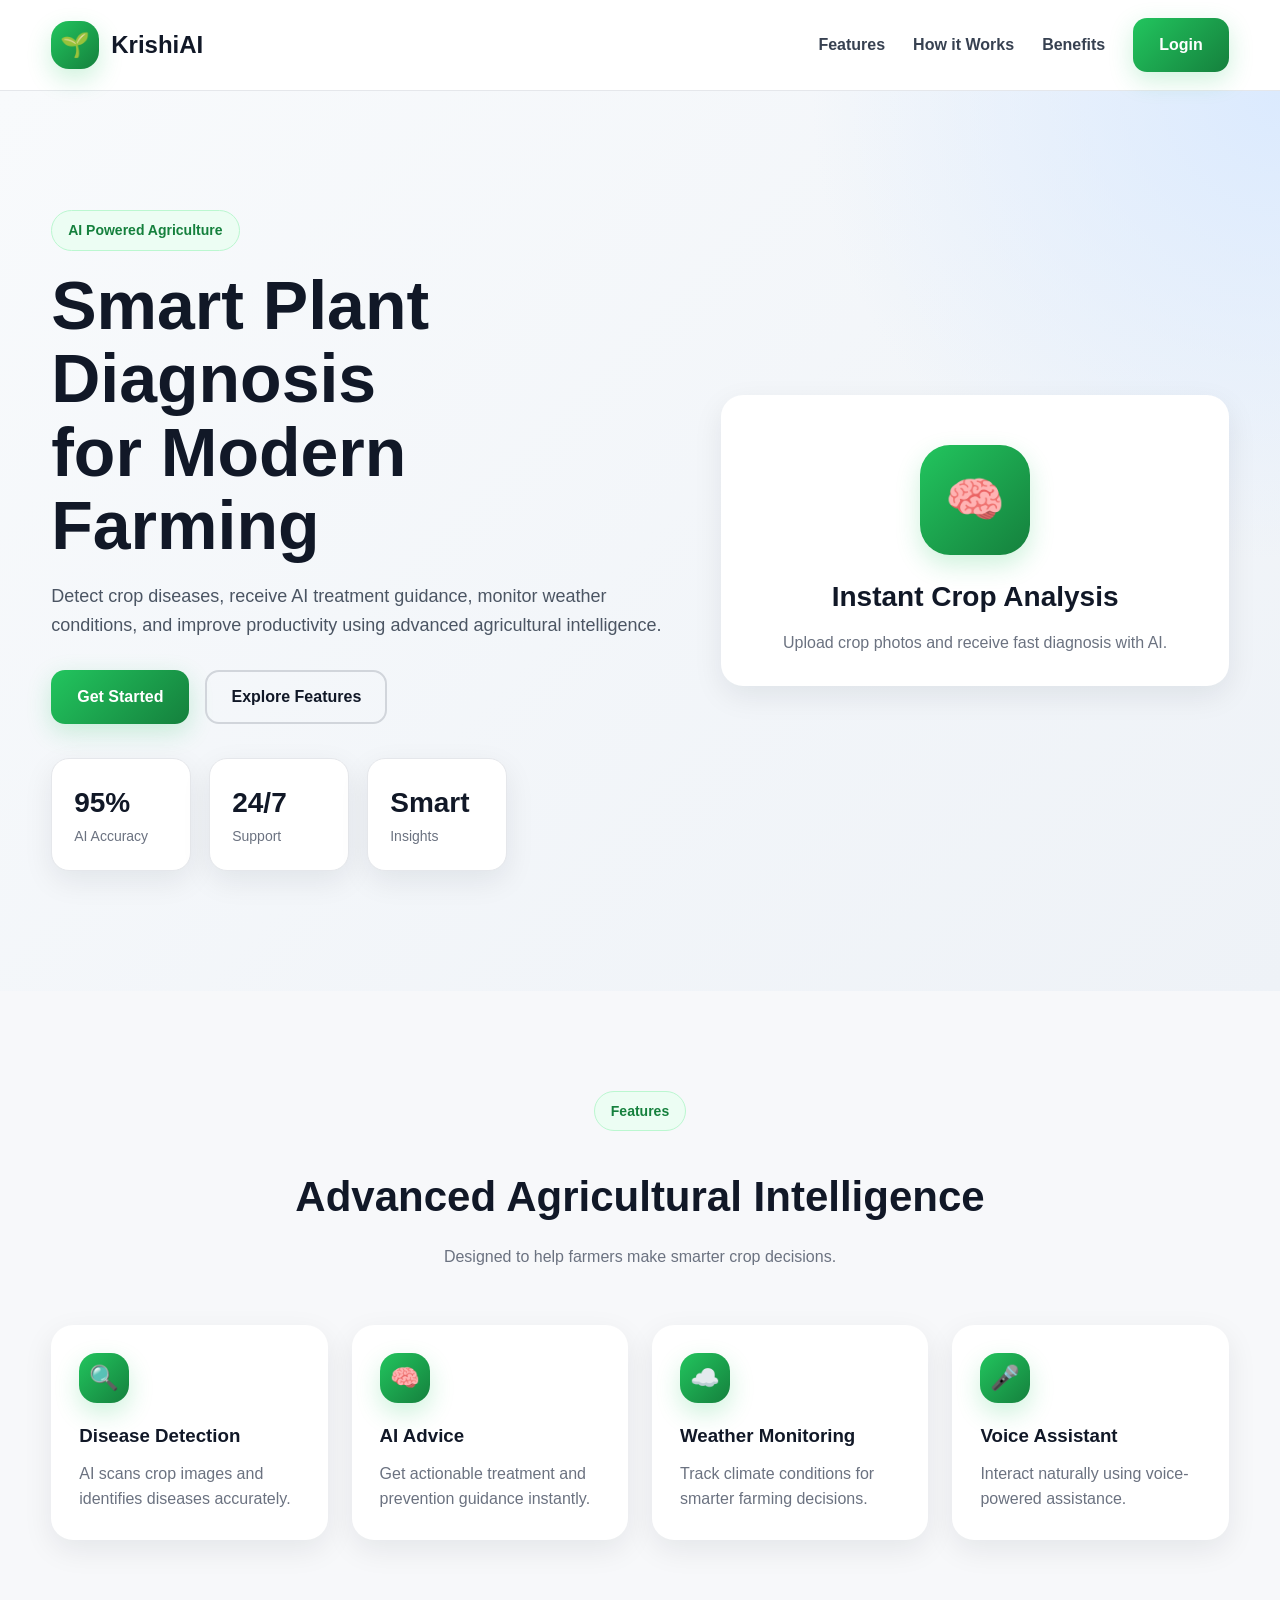
==== index.html @ 7da22e94 "KrishiAI initial build" ====
<!DOCTYPE html>
<html lang="en">
<head>
  <meta charset="UTF-8">
  <meta name="viewport" content="width=device-width, initial-scale=1.0">
  <title>KrishiAI | Smart Farming Intelligence</title>

  <link rel="stylesheet" href="css/style.css">
  <link rel="stylesheet" href="css/dark.css">
</head>
<body>

  <header class="main-header">
    <div class="container nav-wrapper">
      <a href="index.html" class="brand">
        <div class="brand-icon">🌱</div>
        <span>KrishiAI</span>
      </a>

      <nav class="nav-links" id="navLinks">
        <a href="#features">Features</a>
        <a href="#how">How it Works</a>
        <a href="#benefits">Benefits</a>
        <a href="login.html" class="nav-btn">Login</a>
      </nav>

      <button class="menu-btn" id="menuBtn">☰</button>
    </div>
  </header>

  <section class="hero-section">
    <div class="hero-overlay"></div>

    <div class="container hero-grid">
      <div class="hero-left">
        <span class="tag">AI Powered Agriculture</span>

        <h1>
          Smart Plant Diagnosis <br>
          for Modern Farming
        </h1>

        <p>
          Detect crop diseases, receive AI treatment guidance,
          monitor weather conditions, and improve productivity using
          advanced agricultural intelligence.
        </p>

        <div class="hero-actions">
          <a href="login.html" class="btn-primary">Get Started</a>
          <a href="#features" class="btn-secondary">Explore Features</a>
        </div>

        <div class="hero-stats">
          <div class="stat-box">
            <h3>95%</h3>
            <p>AI Accuracy</p>
          </div>

          <div class="stat-box">
            <h3>24/7</h3>
            <p>Support</p>
          </div>

          <div class="stat-box">
            <h3>Smart</h3>
            <p>Insights</p>
          </div>
        </div>
      </div>

      <div class="hero-right">
        <div class="hero-card glow-card">
          <div class="big-icon">🧠</div>
          <div class="hero-card-content">
            <h3>Instant Crop Analysis</h3>
            <p>Upload crop photos and receive fast diagnosis with AI.</p>
          </div>
        </div>
      </div>
    </div>
  </section>

  <section id="features" class="section">
    <div class="container">
      <div class="section-head">
        <span class="section-tag">Features</span>
        <h2>Advanced Agricultural Intelligence</h2>
        <p>Designed to help farmers make smarter crop decisions.</p>
      </div>

      <div class="feature-grid">
        <div class="feature-card">
          <div class="icon-box">🔍</div>
          <h3>Disease Detection</h3>
          <p>AI scans crop images and identifies diseases accurately.</p>
        </div>

        <div class="feature-card">
          <div class="icon-box">🧠</div>
          <h3>AI Advice</h3>
          <p>Get actionable treatment and prevention guidance instantly.</p>
        </div>

        <div class="feature-card">
          <div class="icon-box">☁️</div>
          <h3>Weather Monitoring</h3>
          <p>Track climate conditions for smarter farming decisions.</p>
        </div>

        <div class="feature-card">
          <div class="icon-box">🎤</div>
          <h3>Voice Assistant</h3>
          <p>Interact naturally using voice-powered assistance.</p>
        </div>
      </div>
    </div>
  </section>

  <script src="js/config.js"></script>
  <script src="js/storage.js"></script>
  <script src="js/ui.js"></script>
  <script src="js/auth.js"></script>
</body>
</html>
---- css/style.css ----
:root{
  --primary:#2d3748;
  --primary-dark:#1a202c;
  --accent:#16a34a;
  --bg:#f7f8fa;
  --card:#ffffff;
  --text:#111827;
  --muted:#6b7280;
  --border:#e5e7eb;
  --shadow:0 10px 30px rgba(15,23,42,.08);
  --radius:22px;
}

*{
  margin:0;
  padding:0;
  box-sizing:border-box;
  font-family:Segoe UI, Arial, sans-serif;
}

html{
  scroll-behavior:smooth;
}

body{
  background:var(--bg);
  color:var(--text);
  line-height:1.6;
}

a{
  text-decoration:none;
  color:inherit;
}

button,input{
  border:none;
  outline:none;
  font:inherit;
}

.container{
  width:min(1200px,92%);
  margin:auto;
}

/* reusable */

.brand-icon,
.icon-box,
.big-icon,
.login-logo{
  display:flex;
  align-items:center;
  justify-content:center;
  border-radius:18px;
  background:linear-gradient(135deg,#22c55e,#15803d);
  color:#fff;
  box-shadow:0 10px 25px rgba(34,197,94,.22);
}

.brand-icon{
  width:48px;
  height:48px;
  font-size:24px;
}

.icon-box{
  width:50px;
  height:50px;
  font-size:24px;
  flex-shrink:0;
}

.big-icon{
  width:110px;
  height:110px;
  margin:20px auto;
  font-size:48px;
  border-radius:30px;
}

.login-logo{
  width:80px;
  height:80px;
  margin:0 auto 20px;
  font-size:36px;
}

.btn-primary,
.nav-btn{
  background:linear-gradient(135deg,#22c55e,#15803d);
  color:#fff !important;
  padding:14px 26px;
  border-radius:14px;
  display:inline-flex;
  align-items:center;
  justify-content:center;
  font-weight:700;
  cursor:pointer;
  box-shadow:0 8px 24px rgba(34,197,94,.22);
  transition:.3s;
}

.btn-primary:hover,
.nav-btn:hover{
  transform:translateY(-3px);
}

.btn-secondary{
  border:2px solid #d1d5db;
  color:#111827;
  padding:12px 24px;
  border-radius:14px;
  font-weight:700;
}

/* header */

.main-header{
  position:sticky;
  top:0;
  z-index:1000;
  background:rgba(255,255,255,.92);
  backdrop-filter:blur(12px);
  border-bottom:1px solid var(--border);
}

.nav-wrapper{
  display:flex;
  align-items:center;
  justify-content:space-between;
  padding:18px 0;
}

.brand{
  display:flex;
  align-items:center;
  gap:12px;
  font-size:24px;
  font-weight:700;
  color:#111827;
}

.nav-links{
  display:flex;
  align-items:center;
  gap:28px;
}

.nav-links a{
  font-weight:600;
  color:#374151;
}

.menu-btn{
  display:none;
  background:none;
  font-size:28px;
  cursor:pointer;
}

/* hero */

.hero-section{
  min-height:100vh;
  background:
    radial-gradient(circle at top right,#dbeafe 0%,transparent 30%),
    linear-gradient(135deg,#f8fafc,#eef2f7);
  display:flex;
  align-items:center;
}

.hero-grid{
  display:grid;
  grid-template-columns:1.1fr .9fr;
  gap:50px;
  align-items:center;
  padding:90px 0;
}

.tag,
.section-tag{
  display:inline-block;
  background:#ecfdf3;
  color:#15803d;
  padding:8px 16px;
  border-radius:999px;
  margin-bottom:18px;
  font-size:14px;
  font-weight:700;
  border:1px solid #bbf7d0;
}

.hero-left h1{
  color:#111827;
  font-size:clamp(38px,6vw,68px);
  line-height:1.08;
  margin-bottom:20px;
}

.hero-left p{
  color:#4b5563;
  max-width:620px;
  margin-bottom:30px;
  font-size:18px;
}

.hero-actions{
  display:flex;
  gap:16px;
  flex-wrap:wrap;
  margin-bottom:34px;
}

.hero-stats{
  display:flex;
  gap:18px;
  flex-wrap:wrap;
}

.stat-box{
  background:#fff;
  border:1px solid var(--border);
  padding:22px;
  border-radius:18px;
  min-width:140px;
  box-shadow:var(--shadow);
}

.stat-box h3{
  color:#111827;
  font-size:28px;
}

.stat-box p{
  margin:0;
  color:#6b7280;
  font-size:14px;
}

.glow-card,
.feature-card,
.panel,
.dash-card{
  background:var(--card);
  border-radius:var(--radius);
  box-shadow:var(--shadow);
}

.glow-card{
  padding:30px;
  text-align:center;
}

.hero-card-content h3{
  font-size:28px;
  margin-bottom:10px;
}

.hero-card-content p{
  color:var(--muted);
}

/* sections */

.section{
  padding:100px 0;
}

.section-head{
  text-align:center;
  margin-bottom:55px;
}

.section-head h2{
  font-size:42px;
  margin:14px 0;
}

.section-head p{
  color:var(--muted);
}

.feature-grid{
  display:grid;
  grid-template-columns:repeat(auto-fit,minmax(250px,1fr));
  gap:24px;
}

.feature-card{
  padding:28px;
  transition:.3s;
}

.feature-card:hover{
  transform:translateY(-6px);
}

.feature-card h3{
  margin:18px 0 10px;
}

.feature-card p{
  color:var(--muted);
}

/* login */

.login-page{
  min-height:100vh;
  background:linear-gradient(135deg,#111827,#1f2937);
  display:grid;
  place-items:center;
}

.glass-card{
  width:min(430px,92%);
  background:rgba(255,255,255,.08);
  border:1px solid rgba(255,255,255,.12);
  backdrop-filter:blur(18px);
  border-radius:28px;
  padding:42px;
  text-align:center;
  color:#fff;
}

.glass-card p{
  color:#d1d5db;
  margin:12px 0 24px;
}

.glass-card input{
  width:100%;
  padding:16px;
  border-radius:12px;
  margin-bottom:16px;
}

/* dashboard */

.dashboard-page{
  display:flex;
  min-height:100vh;
}

.sidebar{
  width:280px;
  background:linear-gradient(180deg,#111827,#1f2937);
  color:#fff;
  padding:28px;
  position:fixed;
  inset:0 auto 0 0;
  overflow:auto;
}

.sidebar-brand{
  display:flex;
  align-items:center;
  gap:14px;
  margin-bottom:35px;
  font-size:26px;
  font-weight:700;
}

.sidebar-nav{
  display:flex;
  flex-direction:column;
  gap:10px;
}

.sidebar-nav a{
  padding:14px 18px;
  border-radius:12px;
  cursor:pointer;
  transition:.2s;
}

.sidebar-nav a.active,
.sidebar-nav a:hover{
  background:rgba(255,255,255,.1);
}

.dashboard-main{
  margin-left:280px;
  width:calc(100% - 280px);
}

.topbar{
  background:#fff;
  border-bottom:1px solid var(--border);
  padding:18px 26px;
  display:flex;
  justify-content:space-between;
  align-items:center;
  position:sticky;
  top:0;
  z-index:500;
}

.theme-btn,
.sidebar-toggle{
  width:46px;
  height:46px;
  border-radius:12px;
  cursor:pointer;
  background:#f3f4f6;
}

.sidebar-toggle{
  display:none;
  font-size:22px;
}

.dashboard-cards,
.dashboard-grid{
  padding:26px;
  display:grid;
  gap:24px;
}

.dashboard-cards{
  grid-template-columns:repeat(auto-fit,minmax(220px,1fr));
}

.green{
  background:linear-gradient(135deg,#22c55e,#15803d);
  color:#fff;
}

.dashboard-grid{
  grid-template-columns:repeat(2,1fr);
}

.large-panel{
  grid-column:span 2;
}

.panel{
  padding:28px;
}

.panel-head{
  display:flex;
  align-items:center;
  gap:14px;
  margin-bottom:20px;
}

.upload-zone{
  border:2px dashed #cbd5e1;
  border-radius:20px;
  padding:40px;
  text-align:center;
}

.upload-zone input{
  margin-bottom:16px;
}

#resultBox{
  color:var(--muted);
  min-height:100px;
}

.weather-card{
  margin-top:10px;
  padding:26px;
  border-radius:20px;
  background:#f8fafc;
}

.weather-card h3{
  font-size:34px;
  color:#111827;
}

.weather-card p{
  margin:8px 0;
  font-weight:600;
}

/* responsive */

@media(max-width:992px){
  .hero-grid,
  .dashboard-grid{
    grid-template-columns:1fr;
  }

  .large-panel{
    grid-column:auto;
  }
}

@media(max-width:768px){
  .nav-links{
    display:none;
  }

  .menu-btn{
    display:block;
  }

  .sidebar{
    transform:translateX(-100%);
    transition:.3s;
    z-index:999;
  }

  .sidebar.show{
    transform:translateX(0);
  }

  .dashboard-main{
    margin-left:0;
    width:100%;
  }

  .sidebar-toggle{
    display:block;
  }

  .topbar-left{
    display:flex;
    align-items:center;
    gap:14px;
  }

  .hero-left h1{
    font-size:42px;
  }
}
---- css/dark.css ----
body.dark{
  --bg:#0d1510;
  --card:#16231a;
  --text:#eef7f0;
  --muted:#a8b7ac;
  --border:#223327;
  --shadow:0 10px 35px rgba(0,0,0,.35);
}

body.dark .topbar,
body.dark .main-header{
  background:rgba(22,35,26,.9);
}

body.dark .theme-btn,
body.dark .sidebar-toggle{
  background:#213226;
  color:#fff;
}

body.dark .weather-card{
  background:linear-gradient(135deg,#1c2d22,#16231a);
  color:#fff;
}
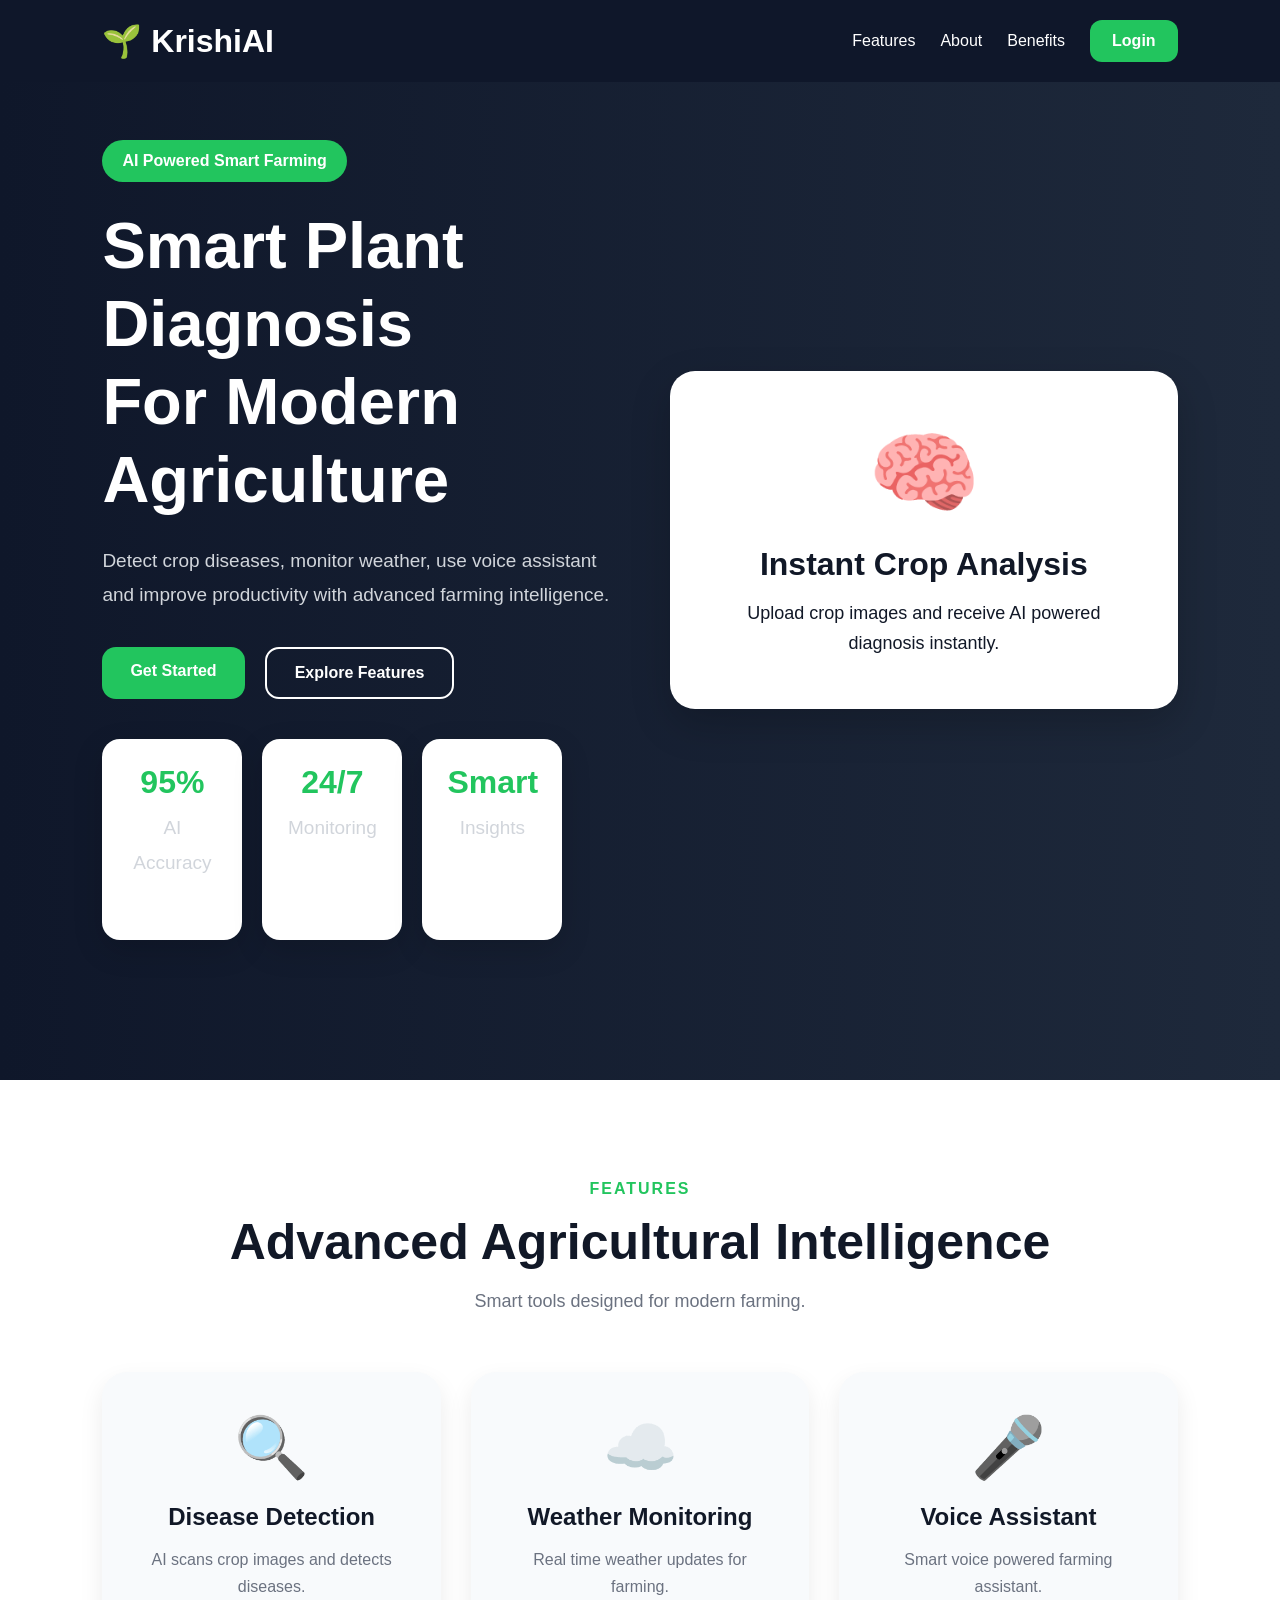
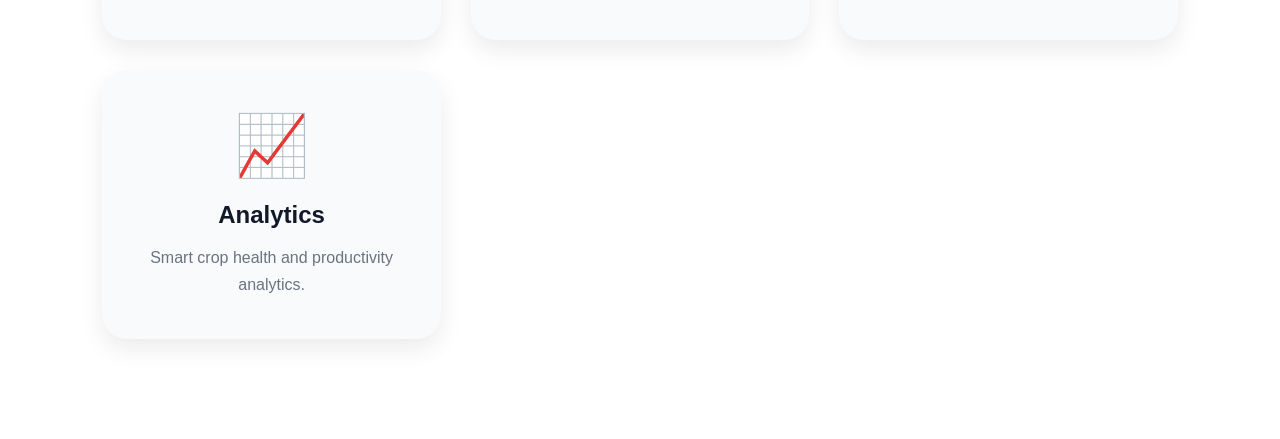
==== commit 9b31f6a9: "advanced dashboard completed" ====
--- a/index.html
+++ b/index.html
@@ -1,125 +1,179 @@
 <!DOCTYPE html>
 <html lang="en">
 <head>
-  <meta charset="UTF-8">
-  <meta name="viewport" content="width=device-width, initial-scale=1.0">
-  <title>KrishiAI | Smart Farming Intelligence</title>
+  <meta charset="UTF-8" />
+  <meta name="viewport" content="width=device-width, initial-scale=1.0"/>
+  <title>KrishiAI</title>
 
   <link rel="stylesheet" href="css/style.css">
   <link rel="stylesheet" href="css/dark.css">
 </head>
 <body>
 
-  <header class="main-header">
-    <div class="container nav-wrapper">
-      <a href="index.html" class="brand">
-        <div class="brand-icon">🌱</div>
-        <span>KrishiAI</span>
+<header class="navbar">
+
+  <div class="logo">
+    🌱 KrishiAI
+  </div>
+
+  <nav class="nav-links">
+
+    <a href="#features">Features</a>
+    <a href="#about">About</a>
+    <a href="#benefits">Benefits</a>
+
+    <a href="login.html" class="login-btn">
+      Login
+    </a>
+
+  </nav>
+
+</header>
+
+<section class="hero-section">
+
+  <div class="hero-left">
+
+    <span class="hero-tag">
+      AI Powered Smart Farming
+    </span>
+
+    <h1>
+      Smart Plant Diagnosis <br>
+      For Modern Agriculture
+    </h1>
+
+    <p>
+      Detect crop diseases, monitor weather,
+      use voice assistant and improve productivity
+      with advanced farming intelligence.
+    </p>
+
+    <div class="hero-buttons">
+
+      <a href="login.html" class="primary-btn">
+        Get Started
       </a>
 
-      <nav class="nav-links" id="navLinks">
-        <a href="#features">Features</a>
-        <a href="#how">How it Works</a>
-        <a href="#benefits">Benefits</a>
-        <a href="login.html" class="nav-btn">Login</a>
-      </nav>
+      <a href="#features" class="secondary-btn">
+        Explore Features
+      </a>
 
-      <button class="menu-btn" id="menuBtn">☰</button>
     </div>
-  </header>
 
-  <section class="hero-section">
-    <div class="hero-overlay"></div>
+    <div class="hero-stats">
 
-    <div class="container hero-grid">
-      <div class="hero-left">
-        <span class="tag">AI Powered Agriculture</span>
-
-        <h1>
-          Smart Plant Diagnosis <br>
-          for Modern Farming
-        </h1>
-
-        <p>
-          Detect crop diseases, receive AI treatment guidance,
-          monitor weather conditions, and improve productivity using
-          advanced agricultural intelligence.
-        </p>
-
-        <div class="hero-actions">
-          <a href="login.html" class="btn-primary">Get Started</a>
-          <a href="#features" class="btn-secondary">Explore Features</a>
-        </div>
-
-        <div class="hero-stats">
-          <div class="stat-box">
-            <h3>95%</h3>
-            <p>AI Accuracy</p>
-          </div>
-
-          <div class="stat-box">
-            <h3>24/7</h3>
-            <p>Support</p>
-          </div>
-
-          <div class="stat-box">
-            <h3>Smart</h3>
-            <p>Insights</p>
-          </div>
-        </div>
+      <div class="stat-card">
+        <h2>95%</h2>
+        <p>AI Accuracy</p>
       </div>
 
-      <div class="hero-right">
-        <div class="hero-card glow-card">
-          <div class="big-icon">🧠</div>
-          <div class="hero-card-content">
-            <h3>Instant Crop Analysis</h3>
-            <p>Upload crop photos and receive fast diagnosis with AI.</p>
-          </div>
-        </div>
-      </div>
-    </div>
-  </section>
-
-  <section id="features" class="section">
-    <div class="container">
-      <div class="section-head">
-        <span class="section-tag">Features</span>
-        <h2>Advanced Agricultural Intelligence</h2>
-        <p>Designed to help farmers make smarter crop decisions.</p>
+      <div class="stat-card">
+        <h2>24/7</h2>
+        <p>Monitoring</p>
       </div>
 
-      <div class="feature-grid">
-        <div class="feature-card">
-          <div class="icon-box">🔍</div>
-          <h3>Disease Detection</h3>
-          <p>AI scans crop images and identifies diseases accurately.</p>
-        </div>
+      <div class="stat-card">
+        <h2>Smart</h2>
+        <p>Insights</p>
+      </div>
 
-        <div class="feature-card">
-          <div class="icon-box">🧠</div>
-          <h3>AI Advice</h3>
-          <p>Get actionable treatment and prevention guidance instantly.</p>
-        </div>
+    </div>
 
-        <div class="feature-card">
-          <div class="icon-box">☁️</div>
-          <h3>Weather Monitoring</h3>
-          <p>Track climate conditions for smarter farming decisions.</p>
-        </div>
+  </div>
 
-        <div class="feature-card">
-          <div class="icon-box">🎤</div>
-          <h3>Voice Assistant</h3>
-          <p>Interact naturally using voice-powered assistance.</p>
-        </div>
+  <div class="hero-right">
+
+    <div class="hero-card">
+
+      <div class="hero-icon">
+        🧠
       </div>
+
+      <h2>Instant Crop Analysis</h2>
+
+      <p>
+        Upload crop images and receive
+        AI powered diagnosis instantly.
+      </p>
+
     </div>
-  </section>
 
-  <script src="js/config.js"></script>
-  <script src="js/storage.js"></script>
-  <script src="js/ui.js"></script>
-  <script src="js/auth.js"></script>
+  </div>
+
+</section>
+
+<section class="features-section" id="features">
+
+  <div class="section-title">
+
+    <span>FEATURES</span>
+
+    <h1>
+      Advanced Agricultural Intelligence
+    </h1>
+
+    <p>
+      Smart tools designed for modern farming.
+    </p>
+
+  </div>
+
+  <div class="feature-grid">
+
+    <div class="feature-card">
+
+      <div class="feature-icon">🔍</div>
+
+      <h2>Disease Detection</h2>
+
+      <p>
+        AI scans crop images and detects diseases.
+      </p>
+
+    </div>
+
+    <div class="feature-card">
+
+      <div class="feature-icon">☁️</div>
+
+      <h2>Weather Monitoring</h2>
+
+      <p>
+        Real time weather updates for farming.
+      </p>
+
+    </div>
+
+    <div class="feature-card">
+
+      <div class="feature-icon">🎤</div>
+
+      <h2>Voice Assistant</h2>
+
+      <p>
+        Smart voice powered farming assistant.
+      </p>
+
+    </div>
+
+    <div class="feature-card">
+
+      <div class="feature-icon">📈</div>
+
+      <h2>Analytics</h2>
+
+      <p>
+        Smart crop health and productivity analytics.
+      </p>
+
+    </div>
+
+  </div>
+
+</section>
+
+<script src="js/ui.js"></script>
+
 </body>
 </html>
--- a/css/style.css
+++ b/css/style.css
@@ -1,533 +1,674 @@
-:root{
-  --primary:#2d3748;
-  --primary-dark:#1a202c;
-  --accent:#16a34a;
-  --bg:#f7f8fa;
-  --card:#ffffff;
-  --text:#111827;
-  --muted:#6b7280;
-  --border:#e5e7eb;
-  --shadow:0 10px 30px rgba(15,23,42,.08);
-  --radius:22px;
-}
+/* RESET */
 
 *{
-  margin:0;
-  padding:0;
-  box-sizing:border-box;
-  font-family:Segoe UI, Arial, sans-serif;
-}
-
-html{
-  scroll-behavior:smooth;
+margin:0;
+padding:0;
+box-sizing:border-box;
+font-family:Arial,sans-serif;
+scroll-behavior:smooth;
 }
 
 body{
-  background:var(--bg);
-  color:var(--text);
-  line-height:1.6;
-}
-
-a{
-  text-decoration:none;
-  color:inherit;
-}
-
-button,input{
-  border:none;
-  outline:none;
-  font:inherit;
-}
-
-.container{
-  width:min(1200px,92%);
-  margin:auto;
-}
-
-/* reusable */
-
-.brand-icon,
-.icon-box,
-.big-icon,
-.login-logo{
-  display:flex;
-  align-items:center;
-  justify-content:center;
-  border-radius:18px;
-  background:linear-gradient(135deg,#22c55e,#15803d);
-  color:#fff;
-  box-shadow:0 10px 25px rgba(34,197,94,.22);
-}
-
-.brand-icon{
-  width:48px;
-  height:48px;
-  font-size:24px;
-}
-
-.icon-box{
-  width:50px;
-  height:50px;
-  font-size:24px;
-  flex-shrink:0;
-}
-
-.big-icon{
-  width:110px;
-  height:110px;
-  margin:20px auto;
-  font-size:48px;
-  border-radius:30px;
-}
-
-.login-logo{
-  width:80px;
-  height:80px;
-  margin:0 auto 20px;
-  font-size:36px;
-}
-
-.btn-primary,
-.nav-btn{
-  background:linear-gradient(135deg,#22c55e,#15803d);
-  color:#fff !important;
-  padding:14px 26px;
-  border-radius:14px;
-  display:inline-flex;
-  align-items:center;
-  justify-content:center;
-  font-weight:700;
-  cursor:pointer;
-  box-shadow:0 8px 24px rgba(34,197,94,.22);
-  transition:.3s;
-}
-
-.btn-primary:hover,
-.nav-btn:hover{
-  transform:translateY(-3px);
-}
-
-.btn-secondary{
-  border:2px solid #d1d5db;
-  color:#111827;
-  padding:12px 24px;
-  border-radius:14px;
-  font-weight:700;
-}
-
-/* header */
-
-.main-header{
-  position:sticky;
-  top:0;
-  z-index:1000;
-  background:rgba(255,255,255,.92);
-  backdrop-filter:blur(12px);
-  border-bottom:1px solid var(--border);
-}
-
-.nav-wrapper{
-  display:flex;
-  align-items:center;
-  justify-content:space-between;
-  padding:18px 0;
-}
-
-.brand{
-  display:flex;
-  align-items:center;
-  gap:12px;
-  font-size:24px;
-  font-weight:700;
-  color:#111827;
+background:#f1f5f9;
+color:#111827;
+}
+
+/* NAVBAR */
+
+.navbar{
+width:100%;
+padding:20px 8%;
+background:#0f172a;
+display:flex;
+justify-content:space-between;
+align-items:center;
+position:fixed;
+top:0;
+z-index:1000;
+}
+
+.logo{
+font-size:32px;
+font-weight:bold;
+color:white;
 }
 
 .nav-links{
-  display:flex;
-  align-items:center;
-  gap:28px;
+display:flex;
+align-items:center;
+gap:25px;
 }
 
 .nav-links a{
-  font-weight:600;
-  color:#374151;
-}
-
-.menu-btn{
-  display:none;
-  background:none;
-  font-size:28px;
-  cursor:pointer;
-}
-
-/* hero */
+text-decoration:none;
+color:white;
+font-size:16px;
+transition:0.3s;
+}
+
+.nav-links a:hover{
+color:#22c55e;
+}
+
+.login-btn{
+background:#22c55e;
+padding:12px 22px;
+border-radius:12px;
+font-weight:bold;
+}
+
+/* HERO */
 
 .hero-section{
-  min-height:100vh;
-  background:
-    radial-gradient(circle at top right,#dbeafe 0%,transparent 30%),
-    linear-gradient(135deg,#f8fafc,#eef2f7);
-  display:flex;
-  align-items:center;
-}
-
-.hero-grid{
-  display:grid;
-  grid-template-columns:1.1fr .9fr;
-  gap:50px;
-  align-items:center;
-  padding:90px 0;
-}
-
-.tag,
-.section-tag{
-  display:inline-block;
-  background:#ecfdf3;
-  color:#15803d;
-  padding:8px 16px;
-  border-radius:999px;
-  margin-bottom:18px;
-  font-size:14px;
-  font-weight:700;
-  border:1px solid #bbf7d0;
+min-height:100vh;
+background:linear-gradient(to right,#0f172a,#1e293b);
+display:grid;
+grid-template-columns:1fr 1fr;
+align-items:center;
+padding:140px 8%;
+gap:60px;
+}
+
+.hero-tag{
+background:#22c55e;
+padding:12px 20px;
+border-radius:30px;
+color:white;
+display:inline-block;
+margin-bottom:25px;
+font-weight:bold;
 }
 
 .hero-left h1{
-  color:#111827;
-  font-size:clamp(38px,6vw,68px);
-  line-height:1.08;
-  margin-bottom:20px;
+font-size:65px;
+color:white;
+line-height:1.2;
+margin-bottom:25px;
 }
 
 .hero-left p{
-  color:#4b5563;
-  max-width:620px;
-  margin-bottom:30px;
-  font-size:18px;
-}
-
-.hero-actions{
-  display:flex;
-  gap:16px;
-  flex-wrap:wrap;
-  margin-bottom:34px;
+font-size:19px;
+line-height:1.8;
+color:#d1d5db;
+margin-bottom:35px;
+}
+
+.hero-buttons{
+display:flex;
+gap:20px;
+margin-bottom:40px;
+}
+
+.primary-btn,
+.secondary-btn{
+padding:15px 28px;
+border-radius:14px;
+text-decoration:none;
+font-weight:bold;
+transition:0.3s;
+}
+
+.primary-btn{
+background:#22c55e;
+color:white;
+}
+
+.secondary-btn{
+border:2px solid white;
+color:white;
+}
+
+.primary-btn:hover{
+transform:translateY(-3px);
+}
+
+.secondary-btn:hover{
+background:white;
+color:black;
 }
 
 .hero-stats{
-  display:flex;
-  gap:18px;
-  flex-wrap:wrap;
-}
-
-.stat-box{
-  background:#fff;
-  border:1px solid var(--border);
-  padding:22px;
-  border-radius:18px;
-  min-width:140px;
-  box-shadow:var(--shadow);
-}
-
-.stat-box h3{
-  color:#111827;
-  font-size:28px;
-}
-
-.stat-box p{
-  margin:0;
-  color:#6b7280;
-  font-size:14px;
-}
-
-.glow-card,
-.feature-card,
-.panel,
-.dash-card{
-  background:var(--card);
-  border-radius:var(--radius);
-  box-shadow:var(--shadow);
-}
-
-.glow-card{
-  padding:30px;
-  text-align:center;
-}
-
-.hero-card-content h3{
-  font-size:28px;
-  margin-bottom:10px;
-}
-
-.hero-card-content p{
-  color:var(--muted);
-}
-
-/* sections */
-
-.section{
-  padding:100px 0;
-}
-
-.section-head{
-  text-align:center;
-  margin-bottom:55px;
-}
-
-.section-head h2{
-  font-size:42px;
-  margin:14px 0;
-}
-
-.section-head p{
-  color:var(--muted);
+display:flex;
+gap:20px;
+}
+
+.stat-card{
+background:white;
+padding:25px;
+border-radius:18px;
+width:140px;
+text-align:center;
+box-shadow:0 10px 30px rgba(0,0,0,0.15);
+}
+
+.stat-card h2{
+font-size:32px;
+margin-bottom:10px;
+color:#22c55e;
+}
+
+.hero-card{
+background:white;
+padding:50px;
+border-radius:25px;
+text-align:center;
+box-shadow:0 15px 40px rgba(0,0,0,0.2);
+}
+
+.hero-icon{
+font-size:90px;
+margin-bottom:20px;
+}
+
+.hero-card h2{
+font-size:32px;
+margin-bottom:15px;
+}
+
+.hero-card p{
+font-size:18px;
+line-height:1.7;
+}
+
+/* FEATURES */
+
+.features-section{
+padding:100px 8%;
+background:white;
+}
+
+.section-title{
+text-align:center;
+margin-bottom:60px;
+}
+
+.section-title span{
+color:#22c55e;
+font-weight:bold;
+letter-spacing:2px;
+}
+
+.section-title h1{
+font-size:50px;
+margin-top:15px;
+margin-bottom:20px;
+}
+
+.section-title p{
+font-size:18px;
+color:#6b7280;
 }
 
 .feature-grid{
-  display:grid;
-  grid-template-columns:repeat(auto-fit,minmax(250px,1fr));
-  gap:24px;
+display:grid;
+grid-template-columns:repeat(auto-fit,minmax(280px,1fr));
+gap:30px;
 }
 
 .feature-card{
-  padding:28px;
-  transition:.3s;
+background:#f8fafc;
+padding:40px;
+border-radius:25px;
+text-align:center;
+transition:0.3s;
+box-shadow:0 10px 25px rgba(0,0,0,0.08);
 }
 
 .feature-card:hover{
-  transform:translateY(-6px);
-}
-
-.feature-card h3{
-  margin:18px 0 10px;
+transform:translateY(-10px);
+}
+
+.feature-icon{
+font-size:60px;
+margin-bottom:20px;
+}
+
+.feature-card h2{
+margin-bottom:15px;
 }
 
 .feature-card p{
-  color:var(--muted);
-}
-
-/* login */
-
-.login-page{
-  min-height:100vh;
-  background:linear-gradient(135deg,#111827,#1f2937);
-  display:grid;
-  place-items:center;
-}
-
-.glass-card{
-  width:min(430px,92%);
-  background:rgba(255,255,255,.08);
-  border:1px solid rgba(255,255,255,.12);
-  backdrop-filter:blur(18px);
-  border-radius:28px;
-  padding:42px;
-  text-align:center;
-  color:#fff;
-}
-
-.glass-card p{
-  color:#d1d5db;
-  margin:12px 0 24px;
-}
-
-.glass-card input{
-  width:100%;
-  padding:16px;
-  border-radius:12px;
-  margin-bottom:16px;
-}
-
-/* dashboard */
-
-.dashboard-page{
-  display:flex;
-  min-height:100vh;
-}
+color:#6b7280;
+line-height:1.7;
+}
+
+/* LOGIN */
+
+.login-body{
+height:100vh;
+display:flex;
+justify-content:center;
+align-items:center;
+background:linear-gradient(to right,#0f172a,#1e293b);
+}
+
+.login-container{
+width:100%;
+display:flex;
+justify-content:center;
+align-items:center;
+padding:20px;
+}
+
+.login-card{
+width:400px;
+background:white;
+padding:45px;
+border-radius:25px;
+box-shadow:0 15px 40px rgba(0,0,0,0.25);
+}
+
+.login-card h1{
+text-align:center;
+margin-bottom:10px;
+font-size:40px;
+}
+
+.login-card p{
+text-align:center;
+margin-bottom:30px;
+color:#6b7280;
+}
+
+.login-card input{
+width:100%;
+padding:16px;
+margin-bottom:20px;
+border-radius:12px;
+border:1px solid #d1d5db;
+font-size:16px;
+}
+
+.login-card button{
+width:100%;
+padding:16px;
+border:none;
+background:#22c55e;
+color:white;
+font-size:17px;
+border-radius:12px;
+cursor:pointer;
+font-weight:bold;
+transition:0.3s;
+}
+
+.login-card button:hover{
+transform:translateY(-3px);
+}
+
+/* DASHBOARD */
+
+.dashboard-body{
+display:flex;
+background:#f1f5f9;
+}
+
+/* SIDEBAR */
 
 .sidebar{
-  width:280px;
-  background:linear-gradient(180deg,#111827,#1f2937);
-  color:#fff;
-  padding:28px;
-  position:fixed;
-  inset:0 auto 0 0;
-  overflow:auto;
-}
-
-.sidebar-brand{
-  display:flex;
-  align-items:center;
-  gap:14px;
-  margin-bottom:35px;
-  font-size:26px;
-  font-weight:700;
-}
-
-.sidebar-nav{
-  display:flex;
-  flex-direction:column;
-  gap:10px;
-}
-
-.sidebar-nav a{
-  padding:14px 18px;
-  border-radius:12px;
-  cursor:pointer;
-  transition:.2s;
-}
-
-.sidebar-nav a.active,
-.sidebar-nav a:hover{
-  background:rgba(255,255,255,.1);
-}
-
-.dashboard-main{
-  margin-left:280px;
-  width:calc(100% - 280px);
-}
+width:270px;
+height:100vh;
+background:#0f172a;
+padding:30px;
+position:fixed;
+left:0;
+top:0;
+overflow:auto;
+}
+
+.sidebar-logo{
+font-size:35px;
+font-weight:bold;
+color:white;
+margin-bottom:40px;
+}
+
+.sidebar ul{
+list-style:none;
+}
+
+.sidebar li{
+padding:16px;
+border-radius:14px;
+margin-bottom:12px;
+cursor:pointer;
+font-size:17px;
+color:white;
+transition:0.3s;
+}
+
+.sidebar li:hover{
+background:#1e293b;
+}
+
+/* MAIN */
+
+.main-content{
+margin-left:270px;
+width:100%;
+padding:35px;
+}
+
+/* TOPBAR */
 
 .topbar{
-  background:#fff;
-  border-bottom:1px solid var(--border);
-  padding:18px 26px;
-  display:flex;
-  justify-content:space-between;
-  align-items:center;
-  position:sticky;
-  top:0;
-  z-index:500;
-}
-
-.theme-btn,
-.sidebar-toggle{
-  width:46px;
-  height:46px;
-  border-radius:12px;
-  cursor:pointer;
-  background:#f3f4f6;
-}
-
-.sidebar-toggle{
-  display:none;
-  font-size:22px;
-}
-
-.dashboard-cards,
+display:flex;
+justify-content:space-between;
+align-items:center;
+margin-bottom:35px;
+}
+
+.topbar h1{
+font-size:42px;
+}
+
+#themeToggle{
+padding:12px 18px;
+border:none;
+border-radius:12px;
+cursor:pointer;
+background:#22c55e;
+color:white;
+font-size:18px;
+}
+
+/* GRID */
+
 .dashboard-grid{
-  padding:26px;
-  display:grid;
-  gap:24px;
-}
-
-.dashboard-cards{
-  grid-template-columns:repeat(auto-fit,minmax(220px,1fr));
+display:grid;
+grid-template-columns:repeat(auto-fit,minmax(330px,1fr));
+gap:30px;
+}
+
+/* CARD */
+
+.card{
+background:white;
+padding:30px;
+border-radius:24px;
+box-shadow:0 10px 30px rgba(0,0,0,0.08);
+transition:0.3s;
+}
+
+.card:hover{
+transform:translateY(-5px);
+}
+
+.card h2{
+margin-bottom:20px;
+font-size:28px;
+}
+
+.card p{
+line-height:1.7;
+color:#4b5563;
+}
+
+/* UPLOAD */
+
+.upload-card{
+grid-column:span 2;
+}
+
+.upload-card input{
+margin-bottom:20px;
+font-size:16px;
+}
+
+.upload-card button{
+padding:15px 25px;
+background:#22c55e;
+color:white;
+border:none;
+border-radius:12px;
+font-size:16px;
+cursor:pointer;
+font-weight:bold;
+}
+
+/* VOICE */
+
+.voice-btn{
+padding:15px 25px;
+background:#22c55e;
+color:white;
+border:none;
+border-radius:12px;
+cursor:pointer;
+font-size:16px;
+font-weight:bold;
+}
+
+/* RESULT */
+
+#resultBox{
+font-size:18px;
+line-height:1.8;
+}
+
+/* WEATHER */
+
+#weatherBox p{
+margin-bottom:12px;
+font-size:18px;
+}
+
+/* ACTIVITY */
+
+.activity-list{
+list-style:none;
+}
+
+.activity-list li{
+margin-bottom:15px;
+font-size:17px;
+}
+
+/* PROGRESS */
+
+.progress-bar{
+width:100%;
+height:22px;
+background:#d1d5db;
+border-radius:20px;
+overflow:hidden;
+margin-bottom:20px;
+}
+
+.progress-fill{
+height:100%;
+width:82%;
+background:#22c55e;
+}
+
+/* MOBILE */
+
+@media(max-width:1000px){
+
+.hero-section{
+grid-template-columns:1fr;
+text-align:center;
+}
+
+.hero-left h1{
+font-size:45px;
+}
+
+.hero-buttons{
+justify-content:center;
+}
+
+.hero-stats{
+justify-content:center;
+flex-wrap:wrap;
+}
+
+.dashboard-body{
+flex-direction:column;
+}
+
+.sidebar{
+position:relative;
+width:100%;
+height:auto;
+}
+
+.main-content{
+margin-left:0;
+}
+
+.upload-card{
+grid-column:span 1;
+}
+
+.topbar h1{
+font-size:30px;
+}
+
+}
+
+@media(max-width:600px){
+
+.nav-links{
+display:none;
+}
+
+.hero-left h1{
+font-size:36px;
+}
+
+.section-title h1{
+font-size:35px;
+}
+
+.card h2{
+font-size:22px;
+}
+
+}
+/* ANALYTICS */
+
+.analytics-box{
+display:flex;
+flex-direction:column;
+gap:25px;
+}
+
+.analytics-item h3{
+margin-bottom:10px;
+}
+
+.mini-progress{
+width:100%;
+height:18px;
+background:#d1d5db;
+border-radius:20px;
+overflow:hidden;
+}
+
+.mini-fill{
+height:100%;
+border-radius:20px;
+}
+
+.growth-fill{
+width:90%;
+background:#22c55e;
+}
+
+.water-fill{
+width:75%;
+background:#3b82f6;
+}
+
+.soil-fill{
+width:85%;
+background:#f59e0b;
+}
+
+/* TIPS */
+
+#tipsBox{
+font-size:18px;
+line-height:1.8;
+color:#374151;
+}
+
+/* STATUS */
+
+.status-grid{
+display:flex;
+flex-direction:column;
+gap:18px;
+}
+
+.status-item{
+display:flex;
+align-items:center;
+gap:12px;
+font-size:17px;
+}
+
+.status-dot{
+width:15px;
+height:15px;
+border-radius:50%;
+display:inline-block;
 }
 
 .green{
-  background:linear-gradient(135deg,#22c55e,#15803d);
-  color:#fff;
-}
-
-.dashboard-grid{
-  grid-template-columns:repeat(2,1fr);
-}
-
-.large-panel{
-  grid-column:span 2;
-}
-
-.panel{
-  padding:28px;
-}
-
-.panel-head{
-  display:flex;
-  align-items:center;
-  gap:14px;
-  margin-bottom:20px;
-}
-
-.upload-zone{
-  border:2px dashed #cbd5e1;
-  border-radius:20px;
-  padding:40px;
-  text-align:center;
-}
-
-.upload-zone input{
-  margin-bottom:16px;
-}
-
-#resultBox{
-  color:var(--muted);
-  min-height:100px;
-}
-
-.weather-card{
-  margin-top:10px;
-  padding:26px;
-  border-radius:20px;
-  background:#f8fafc;
-}
-
-.weather-card h3{
-  font-size:34px;
-  color:#111827;
-}
-
-.weather-card p{
-  margin:8px 0;
-  font-weight:600;
-}
-
-/* responsive */
-
-@media(max-width:992px){
-  .hero-grid,
-  .dashboard-grid{
-    grid-template-columns:1fr;
-  }
-
-  .large-panel{
-    grid-column:auto;
-  }
-}
-
-@media(max-width:768px){
-  .nav-links{
-    display:none;
-  }
-
-  .menu-btn{
-    display:block;
-  }
-
-  .sidebar{
-    transform:translateX(-100%);
-    transition:.3s;
-    z-index:999;
-  }
-
-  .sidebar.show{
-    transform:translateX(0);
-  }
-
-  .dashboard-main{
-    margin-left:0;
-    width:100%;
-  }
-
-  .sidebar-toggle{
-    display:block;
-  }
-
-  .topbar-left{
-    display:flex;
-    align-items:center;
-    gap:14px;
-  }
-
-  .hero-left h1{
-    font-size:42px;
-  }
+background:#22c55e;
+}
+
+.blue{
+background:#3b82f6;
+}
+
+.orange{
+background:#f59e0b;
+}
+
+/* LOADING */
+
+.loading{
+animation:pulse 1.2s infinite;
+}
+
+@keyframes pulse{
+
+0%{
+opacity:0.5;
+}
+
+50%{
+opacity:1;
+}
+
+100%{
+opacity:0.5;
+}
+
+}
+
+/* HOVER EFFECTS */
+
+.card:hover{
+transform:translateY(-8px);
+transition:0.3s;
+}
+
+button:hover{
+transform:scale(1.03);
+transition:0.3s;
+}
+
+/* SCROLLBAR */
+
+::-webkit-scrollbar{
+width:10px;
+}
+
+::-webkit-scrollbar-thumb{
+background:#22c55e;
+border-radius:20px;
 }
--- a/css/dark.css
+++ b/css/dark.css
@@ -1,24 +1,30 @@
-body.dark{
-  --bg:#0d1510;
-  --card:#16231a;
-  --text:#eef7f0;
-  --muted:#a8b7ac;
-  --border:#223327;
-  --shadow:0 10px 35px rgba(0,0,0,.35);
+.dark-mode{
+background:#020617;
+color:white;
 }
 
-body.dark .topbar,
-body.dark .main-header{
-  background:rgba(22,35,26,.9);
+.dark-mode .card{
+background:#111827;
+color:white;
 }
 
-body.dark .theme-btn,
-body.dark .sidebar-toggle{
-  background:#213226;
-  color:#fff;
+.dark-mode .card p{
+color:#d1d5db;
 }
 
-body.dark .weather-card{
-  background:linear-gradient(135deg,#1c2d22,#16231a);
-  color:#fff;
+.dark-mode .feature-card{
+background:#111827;
+color:white;
+}
+
+.dark-mode .feature-card p{
+color:#d1d5db;
+}
+
+.dark-mode .main-content{
+background:#020617;
+}
+
+.dark-mode .topbar h1{
+color:white;
 }
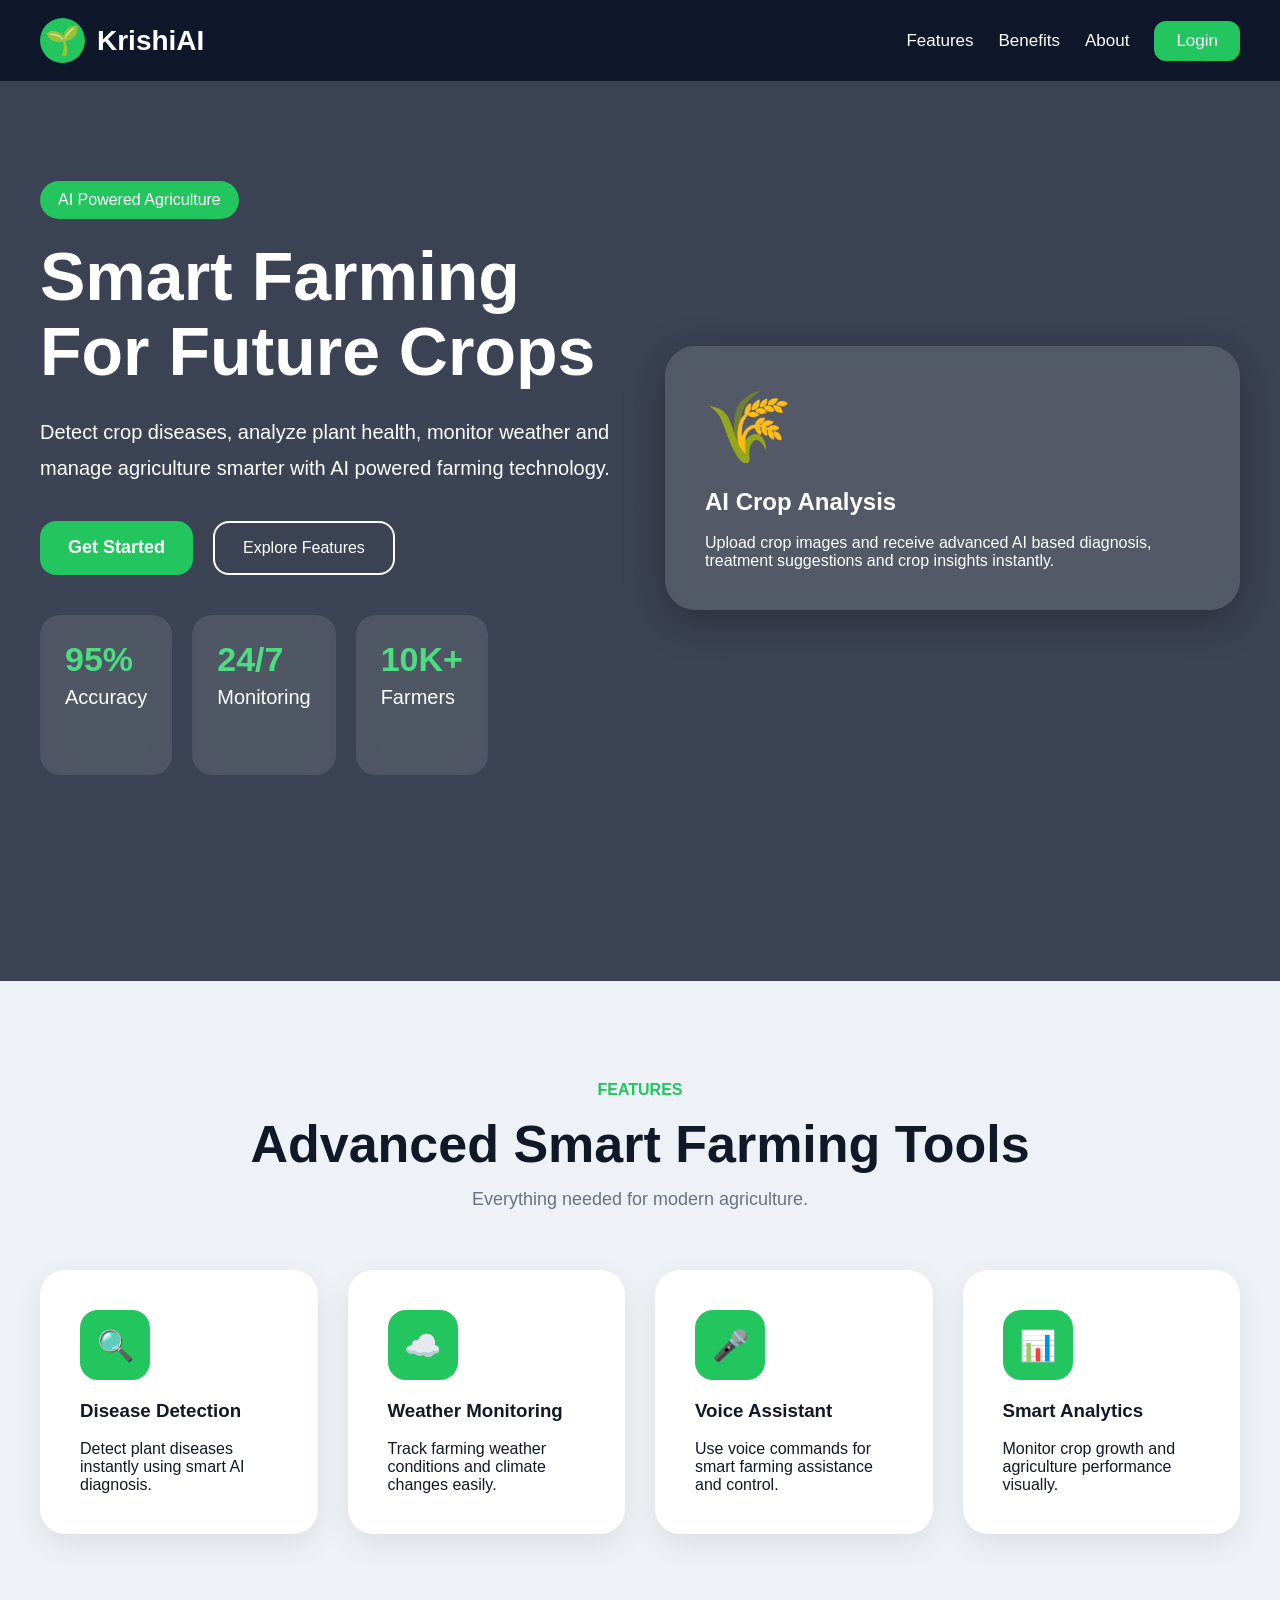
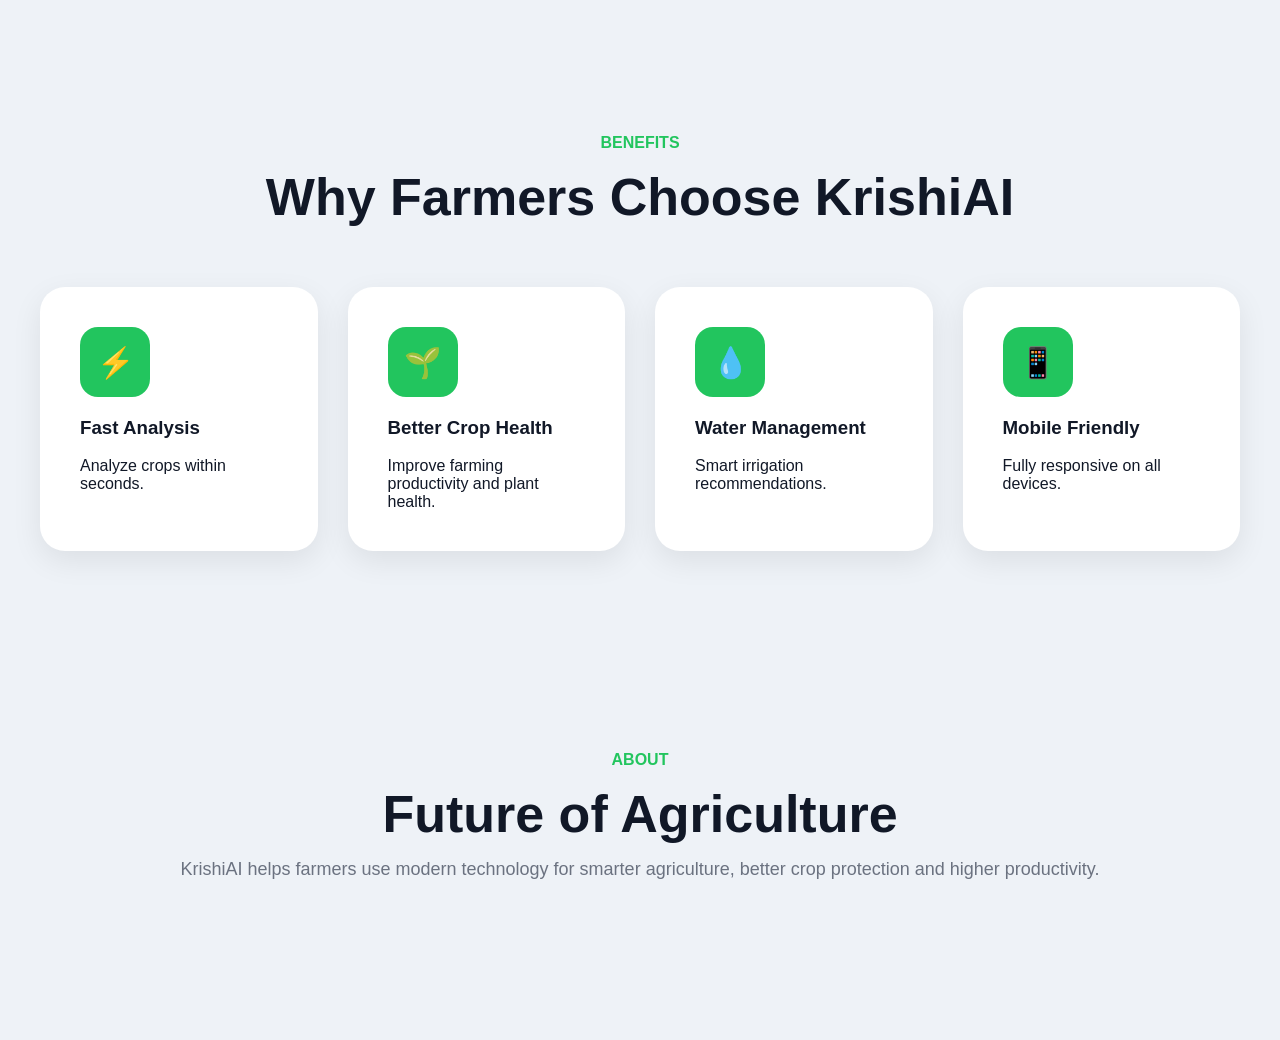
==== commit a2351148: "final krishiai update" ====
--- a/index.html
+++ b/index.html
@@ -1,179 +1,470 @@
 <!DOCTYPE html>
 <html lang="en">
+
 <head>
-  <meta charset="UTF-8" />
-  <meta name="viewport" content="width=device-width, initial-scale=1.0"/>
-  <title>KrishiAI</title>
-
-  <link rel="stylesheet" href="css/style.css">
-  <link rel="stylesheet" href="css/dark.css">
+
+  <meta charset="UTF-8">
+
+  <meta
+    name="viewport"
+    content="width=device-width, initial-scale=1.0"
+  >
+
+  <title>
+    KrishiAI
+  </title>
+
+  <link
+    rel="stylesheet"
+    href="css/style.css"
+  >
+
+  <link
+    rel="stylesheet"
+    href="css/dark.css"
+  >
+
 </head>
+
 <body>
 
-<header class="navbar">
-
-  <div class="logo">
-    🌱 KrishiAI
-  </div>
-
-  <nav class="nav-links">
-
-    <a href="#features">Features</a>
-    <a href="#about">About</a>
-    <a href="#benefits">Benefits</a>
-
-    <a href="login.html" class="login-btn">
-      Login
-    </a>
-
-  </nav>
-
-</header>
-
-<section class="hero-section">
-
-  <div class="hero-left">
-
-    <span class="hero-tag">
-      AI Powered Smart Farming
-    </span>
-
-    <h1>
-      Smart Plant Diagnosis <br>
-      For Modern Agriculture
-    </h1>
-
-    <p>
-      Detect crop diseases, monitor weather,
-      use voice assistant and improve productivity
-      with advanced farming intelligence.
-    </p>
-
-    <div class="hero-buttons">
-
-      <a href="login.html" class="primary-btn">
-        Get Started
+  <header class="main-header">
+
+    <div class="nav-wrapper">
+
+      <a
+        href="#"
+        class="brand"
+      >
+
+        <div class="brand-icon">
+          🌱
+        </div>
+
+        <span>
+          KrishiAI
+        </span>
+
       </a>
 
-      <a href="#features" class="secondary-btn">
-        Explore Features
-      </a>
-
-    </div>
-
-    <div class="hero-stats">
-
-      <div class="stat-card">
-        <h2>95%</h2>
-        <p>AI Accuracy</p>
-      </div>
-
-      <div class="stat-card">
-        <h2>24/7</h2>
-        <p>Monitoring</p>
-      </div>
-
-      <div class="stat-card">
-        <h2>Smart</h2>
-        <p>Insights</p>
-      </div>
-
-    </div>
-
-  </div>
-
-  <div class="hero-right">
-
-    <div class="hero-card">
-
-      <div class="hero-icon">
-        🧠
-      </div>
-
-      <h2>Instant Crop Analysis</h2>
+      <nav class="nav-links">
+
+        <a href="#features">
+          Features
+        </a>
+
+        <a href="#benefits">
+          Benefits
+        </a>
+
+        <a href="#about">
+          About
+        </a>
+
+        <a
+          href="login.html"
+          class="nav-btn"
+        >
+
+          Login
+
+        </a>
+
+      </nav>
+
+      <button class="menu-btn">
+        ☰
+      </button>
+
+    </div>
+
+  </header>
+
+  <section class="hero-section">
+
+    <div class="hero-grid">
+
+      <div class="hero-left">
+
+        <span class="tag">
+
+          AI Powered Agriculture
+
+        </span>
+
+        <h1>
+
+          Smart Farming <br>
+
+          For Future Crops
+
+        </h1>
+
+        <p>
+
+          Detect crop diseases, analyze plant
+          health, monitor weather and manage
+          agriculture smarter with AI powered
+          farming technology.
+
+        </p>
+
+        <div class="hero-actions">
+
+          <a
+            href="login.html"
+            class="btn-primary"
+          >
+
+            Get Started
+
+          </a>
+
+          <a
+            href="#features"
+            class="btn-secondary"
+          >
+
+            Explore Features
+
+          </a>
+
+        </div>
+
+        <div class="hero-stats">
+
+          <div class="stat-box">
+
+            <h3>
+              95%
+            </h3>
+
+            <p>
+              Accuracy
+            </p>
+
+          </div>
+
+          <div class="stat-box">
+
+            <h3>
+              24/7
+            </h3>
+
+            <p>
+              Monitoring
+            </p>
+
+          </div>
+
+          <div class="stat-box">
+
+            <h3>
+              10K+
+            </h3>
+
+            <p>
+              Farmers
+            </p>
+
+          </div>
+
+        </div>
+
+      </div>
+
+      <div class="hero-right">
+
+        <div class="hero-card">
+
+          <div class="big-icon">
+            🌾
+          </div>
+
+          <h2>
+
+            AI Crop Analysis
+
+          </h2>
+
+          <br>
+
+          <p>
+
+            Upload crop images and receive
+            advanced AI based diagnosis,
+            treatment suggestions and crop
+            insights instantly.
+
+          </p>
+
+        </div>
+
+      </div>
+
+    </div>
+
+  </section>
+
+  <section
+    class="section"
+    id="features"
+  >
+
+    <div class="section-head">
+
+      <span class="section-tag">
+
+        FEATURES
+
+      </span>
+
+      <h2>
+
+        Advanced Smart Farming Tools
+
+      </h2>
 
       <p>
-        Upload crop images and receive
-        AI powered diagnosis instantly.
+
+        Everything needed for modern agriculture.
+
       </p>
 
     </div>
 
-  </div>
-
-</section>
-
-<section class="features-section" id="features">
-
-  <div class="section-title">
-
-    <span>FEATURES</span>
-
-    <h1>
-      Advanced Agricultural Intelligence
-    </h1>
-
-    <p>
-      Smart tools designed for modern farming.
-    </p>
-
-  </div>
-
-  <div class="feature-grid">
-
-    <div class="feature-card">
-
-      <div class="feature-icon">🔍</div>
-
-      <h2>Disease Detection</h2>
+    <div class="feature-grid">
+
+      <div class="feature-card">
+
+        <div class="icon-box">
+          🔍
+        </div>
+
+        <h3>
+          Disease Detection
+        </h3>
+
+        <br>
+
+        <p>
+
+          Detect plant diseases instantly
+          using smart AI diagnosis.
+
+        </p>
+
+      </div>
+
+      <div class="feature-card">
+
+        <div class="icon-box">
+          ☁️
+        </div>
+
+        <h3>
+          Weather Monitoring
+        </h3>
+
+        <br>
+
+        <p>
+
+          Track farming weather conditions
+          and climate changes easily.
+
+        </p>
+
+      </div>
+
+      <div class="feature-card">
+
+        <div class="icon-box">
+          🎤
+        </div>
+
+        <h3>
+          Voice Assistant
+        </h3>
+
+        <br>
+
+        <p>
+
+          Use voice commands for smart
+          farming assistance and control.
+
+        </p>
+
+      </div>
+
+      <div class="feature-card">
+
+        <div class="icon-box">
+          📊
+        </div>
+
+        <h3>
+          Smart Analytics
+        </h3>
+
+        <br>
+
+        <p>
+
+          Monitor crop growth and
+          agriculture performance visually.
+
+        </p>
+
+      </div>
+
+    </div>
+
+  </section>
+
+  <section
+    class="section"
+    id="benefits"
+  >
+
+    <div class="section-head">
+
+      <span class="section-tag">
+
+        BENEFITS
+
+      </span>
+
+      <h2>
+
+        Why Farmers Choose KrishiAI
+
+      </h2>
+
+    </div>
+
+    <div class="feature-grid">
+
+      <div class="feature-card">
+
+        <div class="icon-box">
+          ⚡
+        </div>
+
+        <h3>
+          Fast Analysis
+        </h3>
+
+        <br>
+
+        <p>
+
+          Analyze crops within seconds.
+
+        </p>
+
+      </div>
+
+      <div class="feature-card">
+
+        <div class="icon-box">
+          🌱
+        </div>
+
+        <h3>
+          Better Crop Health
+        </h3>
+
+        <br>
+
+        <p>
+
+          Improve farming productivity
+          and plant health.
+
+        </p>
+
+      </div>
+
+      <div class="feature-card">
+
+        <div class="icon-box">
+          💧
+        </div>
+
+        <h3>
+          Water Management
+        </h3>
+
+        <br>
+
+        <p>
+
+          Smart irrigation recommendations.
+
+        </p>
+
+      </div>
+
+      <div class="feature-card">
+
+        <div class="icon-box">
+          📱
+        </div>
+
+        <h3>
+          Mobile Friendly
+        </h3>
+
+        <br>
+
+        <p>
+
+          Fully responsive on all devices.
+
+        </p>
+
+      </div>
+
+    </div>
+
+  </section>
+
+  <section
+    class="section"
+    id="about"
+  >
+
+    <div class="section-head">
+
+      <span class="section-tag">
+
+        ABOUT
+
+      </span>
+
+      <h2>
+
+        Future of Agriculture
+
+      </h2>
 
       <p>
-        AI scans crop images and detects diseases.
+
+        KrishiAI helps farmers use modern
+        technology for smarter agriculture,
+        better crop protection and higher
+        productivity.
+
       </p>
 
     </div>
 
-    <div class="feature-card">
-
-      <div class="feature-icon">☁️</div>
-
-      <h2>Weather Monitoring</h2>
-
-      <p>
-        Real time weather updates for farming.
-      </p>
-
-    </div>
-
-    <div class="feature-card">
-
-      <div class="feature-icon">🎤</div>
-
-      <h2>Voice Assistant</h2>
-
-      <p>
-        Smart voice powered farming assistant.
-      </p>
-
-    </div>
-
-    <div class="feature-card">
-
-      <div class="feature-icon">📈</div>
-
-      <h2>Analytics</h2>
-
-      <p>
-        Smart crop health and productivity analytics.
-      </p>
-
-    </div>
-
-  </div>
-
-</section>
-
-<script src="js/ui.js"></script>
+  </section>
+
+  <script src="js/ui.js"></script>
 
 </body>
+
 </html>
--- a/css/style.css
+++ b/css/style.css
@@ -1,674 +1,555 @@
-/* RESET */
-
 *{
-margin:0;
-padding:0;
-box-sizing:border-box;
-font-family:Arial,sans-serif;
-scroll-behavior:smooth;
+  margin:0;
+  padding:0;
+  box-sizing:border-box;
+}
+
+html{
+  scroll-behavior:smooth;
 }
 
 body{
-background:#f1f5f9;
-color:#111827;
-}
-
-/* NAVBAR */
-
-.navbar{
-width:100%;
-padding:20px 8%;
-background:#0f172a;
-display:flex;
-justify-content:space-between;
-align-items:center;
-position:fixed;
-top:0;
-z-index:1000;
-}
-
-.logo{
-font-size:32px;
-font-weight:bold;
-color:white;
+  font-family:Arial, sans-serif;
+  background:#eef2f7;
+  color:#111827;
+}
+
+::-webkit-scrollbar{
+  width:10px;
+}
+
+::-webkit-scrollbar-track{
+  background:#dbe4ee;
+}
+
+::-webkit-scrollbar-thumb{
+  background:#22c55e;
+  border-radius:20px;
+}
+
+
+a{
+  text-decoration:none;
+}
+
+button{
+  border:none;
+  cursor:pointer;
+  transition:0.3s;
+}
+
+
+.login-body{
+  min-height:100vh;
+  display:flex;
+  align-items:center;
+  justify-content:center;
+  background:linear-gradient(135deg,#0f172a,#14532d);
+}
+
+.login-container{
+  width:100%;
+  max-width:420px;
+  padding:20px;
+}
+
+.login-card{
+  background:white;
+  border-radius:30px;
+  padding:40px;
+  box-shadow:0 15px 50px rgba(0,0,0,0.2);
+}
+
+.login-logo{
+  text-align:center;
+  font-size:42px;
+  margin-bottom:10px;
+}
+
+.login-title{
+  text-align:center;
+  font-size:32px;
+  margin-bottom:30px;
+  color:#16a34a;
+}
+
+.input-group{
+  margin-bottom:20px;
+}
+
+.input-group label{
+  display:block;
+  margin-bottom:8px;
+  font-weight:bold;
+}
+
+.input-group input{
+  width:100%;
+  padding:15px;
+  border-radius:14px;
+  border:2px solid #d1d5db;
+  font-size:16px;
+}
+
+.input-group input:focus{
+  border-color:#22c55e;
+  outline:none;
+}
+
+.login-btn{
+  width:100%;
+  padding:15px;
+  background:#22c55e;
+  color:white;
+  border-radius:14px;
+  font-size:18px;
+  font-weight:bold;
+}
+
+.login-btn:hover{
+  background:#16a34a;
+  transform:translateY(-2px);
+}
+
+
+.main-header{
+  width:100%;
+  padding:18px 40px;
+  background:#0f172a;
+  position:sticky;
+  top:0;
+  z-index:1000;
+}
+
+.nav-wrapper{
+  display:flex;
+  justify-content:space-between;
+  align-items:center;
+}
+
+.brand{
+  display:flex;
+  align-items:center;
+  gap:12px;
+  color:white;
+  font-size:28px;
+  font-weight:bold;
+}
+
+.brand-icon{
+  width:45px;
+  height:45px;
+  background:#22c55e;
+  display:flex;
+  align-items:center;
+  justify-content:center;
+  border-radius:50%;
 }
 
 .nav-links{
-display:flex;
-align-items:center;
-gap:25px;
+  display:flex;
+  gap:25px;
+  align-items:center;
 }
 
 .nav-links a{
-text-decoration:none;
-color:white;
-font-size:16px;
-transition:0.3s;
-}
-
-.nav-links a:hover{
-color:#22c55e;
-}
-
-.login-btn{
-background:#22c55e;
-padding:12px 22px;
-border-radius:12px;
-font-weight:bold;
-}
-
-/* HERO */
+  color:white;
+  font-size:17px;
+}
+
+.nav-btn{
+  padding:10px 22px;
+  background:#22c55e;
+  border-radius:12px;
+}
+
+.menu-btn{
+  display:none;
+  background:#22c55e;
+  color:white;
+  width:45px;
+  height:45px;
+  border-radius:12px;
+  font-size:22px;
+}
+
 
 .hero-section{
-min-height:100vh;
-background:linear-gradient(to right,#0f172a,#1e293b);
-display:grid;
-grid-template-columns:1fr 1fr;
-align-items:center;
-padding:140px 8%;
-gap:60px;
-}
-
-.hero-tag{
-background:#22c55e;
-padding:12px 20px;
-border-radius:30px;
-color:white;
-display:inline-block;
-margin-bottom:25px;
-font-weight:bold;
+  min-height:100vh;
+  padding:100px 40px;
+  background:
+  linear-gradient(rgba(15,23,42,0.8),
+  rgba(15,23,42,0.8)),
+  url("https://images.unsplash.com/photo-1500937386664-56d1dfef3854?q=80&w=2070");
+  background-size:cover;
+  background-position:center;
+  color:white;
+}
+
+.hero-grid{
+  display:grid;
+  grid-template-columns:1fr 1fr;
+  gap:50px;
+  align-items:center;
+}
+
+.tag{
+  display:inline-block;
+  padding:10px 18px;
+  background:#22c55e;
+  border-radius:50px;
+  margin-bottom:20px;
 }
 
 .hero-left h1{
-font-size:65px;
-color:white;
-line-height:1.2;
-margin-bottom:25px;
+  font-size:68px;
+  line-height:1.1;
+  margin-bottom:25px;
 }
 
 .hero-left p{
-font-size:19px;
-line-height:1.8;
-color:#d1d5db;
-margin-bottom:35px;
-}
-
-.hero-buttons{
-display:flex;
-gap:20px;
-margin-bottom:40px;
-}
-
-.primary-btn,
-.secondary-btn{
-padding:15px 28px;
-border-radius:14px;
-text-decoration:none;
-font-weight:bold;
-transition:0.3s;
-}
-
-.primary-btn{
-background:#22c55e;
-color:white;
-}
-
-.secondary-btn{
-border:2px solid white;
-color:white;
-}
-
-.primary-btn:hover{
-transform:translateY(-3px);
-}
-
-.secondary-btn:hover{
-background:white;
-color:black;
+  font-size:20px;
+  line-height:1.8;
+  margin-bottom:35px;
+}
+
+.hero-actions{
+  display:flex;
+  gap:20px;
+  margin-bottom:40px;
+}
+
+.btn-primary{
+  padding:16px 28px;
+  background:#22c55e;
+  color:white;
+  border-radius:16px;
+  font-size:18px;
+  font-weight:bold;
+}
+
+.btn-secondary{
+  padding:16px 28px;
+  border:2px solid white;
+  color:white;
+  border-radius:16px;
 }
 
 .hero-stats{
-display:flex;
-gap:20px;
-}
-
-.stat-card{
-background:white;
-padding:25px;
-border-radius:18px;
-width:140px;
-text-align:center;
-box-shadow:0 10px 30px rgba(0,0,0,0.15);
-}
-
-.stat-card h2{
-font-size:32px;
-margin-bottom:10px;
-color:#22c55e;
+  display:flex;
+  gap:20px;
+}
+
+.stat-box{
+  background:rgba(255,255,255,0.1);
+  backdrop-filter:blur(10px);
+  padding:25px;
+  border-radius:20px;
+  min-width:120px;
+}
+
+.stat-box h3{
+  font-size:34px;
+  color:#4ade80;
 }
 
 .hero-card{
-background:white;
-padding:50px;
-border-radius:25px;
-text-align:center;
-box-shadow:0 15px 40px rgba(0,0,0,0.2);
-}
-
-.hero-icon{
-font-size:90px;
-margin-bottom:20px;
-}
-
-.hero-card h2{
-font-size:32px;
-margin-bottom:15px;
-}
-
-.hero-card p{
-font-size:18px;
-line-height:1.7;
-}
-
-/* FEATURES */
-
-.features-section{
-padding:100px 8%;
-background:white;
-}
-
-.section-title{
-text-align:center;
-margin-bottom:60px;
-}
-
-.section-title span{
-color:#22c55e;
-font-weight:bold;
-letter-spacing:2px;
-}
-
-.section-title h1{
-font-size:50px;
-margin-top:15px;
-margin-bottom:20px;
-}
-
-.section-title p{
-font-size:18px;
-color:#6b7280;
+  background:rgba(255,255,255,0.12);
+  backdrop-filter:blur(12px);
+  padding:40px;
+  border-radius:30px;
+  box-shadow:0 10px 40px rgba(0,0,0,0.3);
+}
+
+.big-icon{
+  font-size:70px;
+  margin-bottom:20px;
+}
+
+
+.section{
+  padding:100px 40px;
+}
+
+.section-head{
+  text-align:center;
+  margin-bottom:60px;
+}
+
+.section-tag{
+  color:#22c55e;
+  font-weight:bold;
+}
+
+.section-head h2{
+  font-size:52px;
+  margin:15px 0;
+}
+
+.section-head p{
+  color:#6b7280;
+  font-size:18px;
 }
 
 .feature-grid{
-display:grid;
-grid-template-columns:repeat(auto-fit,minmax(280px,1fr));
-gap:30px;
+  display:grid;
+  grid-template-columns:repeat(auto-fit,minmax(250px,1fr));
+  gap:30px;
 }
 
 .feature-card{
-background:#f8fafc;
-padding:40px;
-border-radius:25px;
-text-align:center;
-transition:0.3s;
-box-shadow:0 10px 25px rgba(0,0,0,0.08);
+  background:white;
+  padding:40px;
+  border-radius:25px;
+  box-shadow:0 10px 30px rgba(0,0,0,0.08);
+  transition:0.3s;
 }
 
 .feature-card:hover{
-transform:translateY(-10px);
-}
-
-.feature-icon{
-font-size:60px;
-margin-bottom:20px;
-}
-
-.feature-card h2{
-margin-bottom:15px;
-}
-
-.feature-card p{
-color:#6b7280;
-line-height:1.7;
-}
-
-/* LOGIN */
-
-.login-body{
-height:100vh;
-display:flex;
-justify-content:center;
-align-items:center;
-background:linear-gradient(to right,#0f172a,#1e293b);
-}
-
-.login-container{
-width:100%;
-display:flex;
-justify-content:center;
-align-items:center;
-padding:20px;
-}
-
-.login-card{
-width:400px;
-background:white;
-padding:45px;
-border-radius:25px;
-box-shadow:0 15px 40px rgba(0,0,0,0.25);
-}
-
-.login-card h1{
-text-align:center;
-margin-bottom:10px;
-font-size:40px;
-}
-
-.login-card p{
-text-align:center;
-margin-bottom:30px;
-color:#6b7280;
-}
-
-.login-card input{
-width:100%;
-padding:16px;
-margin-bottom:20px;
-border-radius:12px;
-border:1px solid #d1d5db;
-font-size:16px;
-}
-
-.login-card button{
-width:100%;
-padding:16px;
-border:none;
-background:#22c55e;
-color:white;
-font-size:17px;
-border-radius:12px;
-cursor:pointer;
-font-weight:bold;
-transition:0.3s;
-}
-
-.login-card button:hover{
-transform:translateY(-3px);
-}
-
-/* DASHBOARD */
+  transform:translateY(-10px);
+}
+
+.icon-box{
+  width:70px;
+  height:70px;
+  background:#22c55e;
+  color:white;
+  display:flex;
+  align-items:center;
+  justify-content:center;
+  border-radius:18px;
+  font-size:30px;
+  margin-bottom:20px;
+}
+
 
 .dashboard-body{
-display:flex;
-background:#f1f5f9;
-}
-
-/* SIDEBAR */
+  display:flex;
+  background:#eef2f7;
+}
 
 .sidebar{
-width:270px;
-height:100vh;
-background:#0f172a;
-padding:30px;
-position:fixed;
-left:0;
-top:0;
-overflow:auto;
+  width:280px;
+  min-height:100vh;
+  background:#081028;
+  color:white;
+  padding:30px;
+  position:fixed;
+  left:0;
+  top:0;
 }
 
 .sidebar-logo{
-font-size:35px;
-font-weight:bold;
-color:white;
-margin-bottom:40px;
+  font-size:46px;
+  font-weight:bold;
+  margin-bottom:50px;
 }
 
 .sidebar ul{
-list-style:none;
-}
-
-.sidebar li{
-padding:16px;
-border-radius:14px;
-margin-bottom:12px;
-cursor:pointer;
-font-size:17px;
-color:white;
-transition:0.3s;
-}
-
-.sidebar li:hover{
-background:#1e293b;
-}
-
-/* MAIN */
+  list-style:none;
+}
+
+.sidebar ul li{
+  padding:18px;
+  border-radius:14px;
+  margin-bottom:10px;
+  transition:0.3s;
+  cursor:pointer;
+  font-size:18px;
+}
+
+.sidebar ul li:hover{
+  background:#22c55e;
+}
 
 .main-content{
-margin-left:270px;
-width:100%;
-padding:35px;
-}
-
-/* TOPBAR */
+  margin-left:280px;
+  width:calc(100% - 280px);
+  padding:40px;
+}
 
 .topbar{
-display:flex;
-justify-content:space-between;
-align-items:center;
-margin-bottom:35px;
+  display:flex;
+  justify-content:space-between;
+  align-items:center;
+  margin-bottom:40px;
 }
 
 .topbar h1{
-font-size:42px;
+  font-size:62px;
 }
 
 #themeToggle{
-padding:12px 18px;
-border:none;
-border-radius:12px;
-cursor:pointer;
-background:#22c55e;
-color:white;
-font-size:18px;
-}
-
-/* GRID */
+  width:70px;
+  height:70px;
+  border-radius:20px;
+  background:#22c55e;
+  color:white;
+  font-size:24px;
+}
 
 .dashboard-grid{
-display:grid;
-grid-template-columns:repeat(auto-fit,minmax(330px,1fr));
-gap:30px;
-}
-
-/* CARD */
+  display:grid;
+  grid-template-columns:repeat(auto-fit,minmax(340px,1fr));
+  gap:30px;
+}
 
 .card{
-background:white;
-padding:30px;
-border-radius:24px;
-box-shadow:0 10px 30px rgba(0,0,0,0.08);
-transition:0.3s;
-}
-
-.card:hover{
-transform:translateY(-5px);
+  background:white;
+  border-radius:30px;
+  padding:35px;
+  box-shadow:0 10px 30px rgba(0,0,0,0.08);
 }
 
 .card h2{
-margin-bottom:20px;
-font-size:28px;
-}
-
-.card p{
-line-height:1.7;
-color:#4b5563;
-}
-
-/* UPLOAD */
+  font-size:28px;
+  margin-bottom:25px;
+}
 
 .upload-card{
-grid-column:span 2;
+  grid-column:span 2;
 }
 
 .upload-card input{
-margin-bottom:20px;
-font-size:16px;
+  margin-bottom:20px;
 }
 
 .upload-card button{
-padding:15px 25px;
-background:#22c55e;
-color:white;
-border:none;
-border-radius:12px;
-font-size:16px;
-cursor:pointer;
-font-weight:bold;
-}
-
-/* VOICE */
+  padding:16px 28px;
+  background:#22c55e;
+  color:white;
+  border-radius:14px;
+  font-size:18px;
+  font-weight:bold;
+}
 
 .voice-btn{
-padding:15px 25px;
-background:#22c55e;
-color:white;
-border:none;
-border-radius:12px;
-cursor:pointer;
-font-size:16px;
-font-weight:bold;
-}
-
-/* RESULT */
-
-#resultBox{
-font-size:18px;
-line-height:1.8;
-}
-
-/* WEATHER */
-
-#weatherBox p{
-margin-bottom:12px;
-font-size:18px;
-}
-
-/* ACTIVITY */
+  padding:18px 26px;
+  background:#22c55e;
+  color:white;
+  border-radius:14px;
+  font-size:18px;
+  font-weight:bold;
+}
+
+.progress-bar{
+  width:100%;
+  height:22px;
+  background:#d1d5db;
+  border-radius:50px;
+  overflow:hidden;
+  margin-bottom:20px;
+}
+
+.progress-fill{
+  width:82%;
+  height:100%;
+  background:#22c55e;
+  border-radius:50px;
+}
 
 .activity-list{
-list-style:none;
+  list-style:none;
 }
 
 .activity-list li{
-margin-bottom:15px;
-font-size:17px;
-}
-
-/* PROGRESS */
-
-.progress-bar{
-width:100%;
-height:22px;
-background:#d1d5db;
-border-radius:20px;
-overflow:hidden;
-margin-bottom:20px;
-}
-
-.progress-fill{
-height:100%;
-width:82%;
-background:#22c55e;
-}
-
-/* MOBILE */
-
-@media(max-width:1000px){
-
-.hero-section{
-grid-template-columns:1fr;
-text-align:center;
-}
-
-.hero-left h1{
-font-size:45px;
-}
-
-.hero-buttons{
-justify-content:center;
-}
-
-.hero-stats{
-justify-content:center;
-flex-wrap:wrap;
-}
-
-.dashboard-body{
-flex-direction:column;
-}
-
-.sidebar{
-position:relative;
-width:100%;
-height:auto;
-}
-
-.main-content{
-margin-left:0;
-}
-
-.upload-card{
-grid-column:span 1;
-}
-
-.topbar h1{
-font-size:30px;
-}
-
-}
-
-@media(max-width:600px){
-
-.nav-links{
-display:none;
-}
-
-.hero-left h1{
-font-size:36px;
-}
-
-.section-title h1{
-font-size:35px;
-}
-
-.card h2{
-font-size:22px;
-}
-
-}
-/* ANALYTICS */
-
-.analytics-box{
-display:flex;
-flex-direction:column;
-gap:25px;
-}
-
-.analytics-item h3{
-margin-bottom:10px;
-}
-
-.mini-progress{
-width:100%;
-height:18px;
-background:#d1d5db;
-border-radius:20px;
-overflow:hidden;
-}
-
-.mini-fill{
-height:100%;
-border-radius:20px;
-}
-
-.growth-fill{
-width:90%;
-background:#22c55e;
-}
-
-.water-fill{
-width:75%;
-background:#3b82f6;
-}
-
-.soil-fill{
-width:85%;
-background:#f59e0b;
-}
-
-/* TIPS */
-
-#tipsBox{
-font-size:18px;
-line-height:1.8;
-color:#374151;
-}
-
-/* STATUS */
-
-.status-grid{
-display:flex;
-flex-direction:column;
-gap:18px;
-}
-
-.status-item{
-display:flex;
-align-items:center;
-gap:12px;
-font-size:17px;
-}
-
-.status-dot{
-width:15px;
-height:15px;
-border-radius:50%;
-display:inline-block;
-}
-
-.green{
-background:#22c55e;
-}
-
-.blue{
-background:#3b82f6;
-}
-
-.orange{
-background:#f59e0b;
-}
-
-/* LOADING */
-
-.loading{
-animation:pulse 1.2s infinite;
-}
-
-@keyframes pulse{
-
-0%{
-opacity:0.5;
-}
-
-50%{
-opacity:1;
-}
-
-100%{
-opacity:0.5;
-}
-
-}
-
-/* HOVER EFFECTS */
-
-.card:hover{
-transform:translateY(-8px);
-transition:0.3s;
-}
-
-button:hover{
-transform:scale(1.03);
-transition:0.3s;
-}
-
-/* SCROLLBAR */
-
-::-webkit-scrollbar{
-width:10px;
-}
-
-::-webkit-scrollbar-thumb{
-background:#22c55e;
-border-radius:20px;
+  margin-bottom:14px;
+  font-size:18px;
+}
+
+
+.settings-grid{
+  display:grid;
+  grid-template-columns:repeat(auto-fit,minmax(280px,1fr));
+  gap:25px;
+}
+
+.setting-item{
+  background:white;
+  padding:30px;
+  border-radius:20px;
+}
+
+.toggle-switch{
+  width:60px;
+  height:30px;
+  background:#d1d5db;
+  border-radius:50px;
+  position:relative;
+  cursor:pointer;
+}
+
+.toggle-switch::before{
+  content:"";
+  width:24px;
+  height:24px;
+  background:white;
+  position:absolute;
+  top:3px;
+  left:3px;
+  border-radius:50%;
+  transition:0.3s;
+}
+
+.toggle-switch.active{
+  background:#22c55e;
+}
+
+.toggle-switch.active::before{
+  transform:translateX(30px);
+}
+
+@media(max-width:900px){
+
+  .hero-grid{
+    grid-template-columns:1fr;
+  }
+
+  .hero-left h1{
+    font-size:42px;
+  }
+
+  .sidebar{
+    width:100%;
+    min-height:auto;
+    position:relative;
+  }
+
+  .main-content{
+    margin-left:0;
+    width:100%;
+  }
+
+  .dashboard-grid{
+    grid-template-columns:1fr;
+  }
+
+  .upload-card{
+    grid-column:span 1;
+  }
+
+  .topbar h1{
+    font-size:36px;
+  }
+
+}
+
+@media(max-width:700px){
+
+  .nav-links{
+    display:none;
+  }
+
+  .menu-btn{
+    display:block;
+  }
+
+  .hero-left h1{
+    font-size:34px;
+  }
+
+  .section-head h2{
+    font-size:36px;
+  }
+
 }
--- a/css/dark.css
+++ b/css/dark.css
@@ -1,30 +1,137 @@
-.dark-mode{
-background:#020617;
-color:white;
+body.dark-mode{
+  background:#0f172a;
+  color:white;
 }
 
-.dark-mode .card{
-background:#111827;
-color:white;
+
+body.dark-mode .main-header{
+  background:#020617;
 }
 
-.dark-mode .card p{
-color:#d1d5db;
+body.dark-mode .feature-card,
+body.dark-mode .hero-card{
+  background:#111827;
+  color:white;
 }
 
-.dark-mode .feature-card{
-background:#111827;
-color:white;
+body.dark-mode .section{
+  background:#0f172a;
 }
 
-.dark-mode .feature-card p{
-color:#d1d5db;
+body.dark-mode .section-head p{
+  color:#cbd5e1;
 }
 
-.dark-mode .main-content{
-background:#020617;
+
+body.dark-mode .login-body{
+  background:linear-gradient(135deg,#020617,#111827);
 }
 
-.dark-mode .topbar h1{
-color:white;
+body.dark-mode .login-card{
+  background:#111827;
+  color:white;
+}
+
+body.dark-mode .input-group input{
+  background:#1e293b;
+  color:white;
+  border-color:#334155;
+}
+
+
+body.dark-mode .dashboard-body{
+  background:#0f172a;
+}
+
+body.dark-mode .sidebar{
+  background:#020617;
+}
+
+body.dark-mode .main-content{
+  background:#0f172a;
+}
+
+body.dark-mode .card{
+  background:#111827;
+  color:white;
+}
+
+body.dark-mode .topbar h1{
+  color:white;
+}
+
+body.dark-mode .activity-list li{
+  color:#e2e8f0;
+}
+
+body.dark-mode .upload-card input{
+  color:white;
+}
+
+body.dark-mode #resultBox{
+  color:#4ade80;
+}
+
+body.dark-mode .progress-bar{
+  background:#1e293b;
+}
+
+
+body.dark-mode .setting-item{
+  background:#111827;
+  color:white;
+}
+
+
+body.dark-mode .history-card{
+  background:#111827;
+  color:white;
+}
+
+
+body.dark-mode table{
+  background:#111827;
+  color:white;
+}
+
+body.dark-mode th{
+  background:#1e293b;
+}
+
+body.dark-mode td{
+  border-color:#334155;
+}
+
+
+body.dark-mode #weatherBox{
+  color:#f8fafc;
+}
+
+
+body.dark-mode input,
+body.dark-mode textarea,
+body.dark-mode select{
+  background:#1e293b;
+  color:white;
+  border:1px solid #334155;
+}
+
+body.dark-mode button{
+  box-shadow:none;
+}
+
+body.dark-mode ::-webkit-scrollbar-track{
+  background:#111827;
+}
+
+body.dark-mode ::-webkit-scrollbar-thumb{
+  background:#22c55e;
+}
+
+body.dark-mode .toggle-switch{
+  background:#334155;
+}
+
+body.dark-mode .toggle-switch.active{
+  background:#22c55e;
 }
